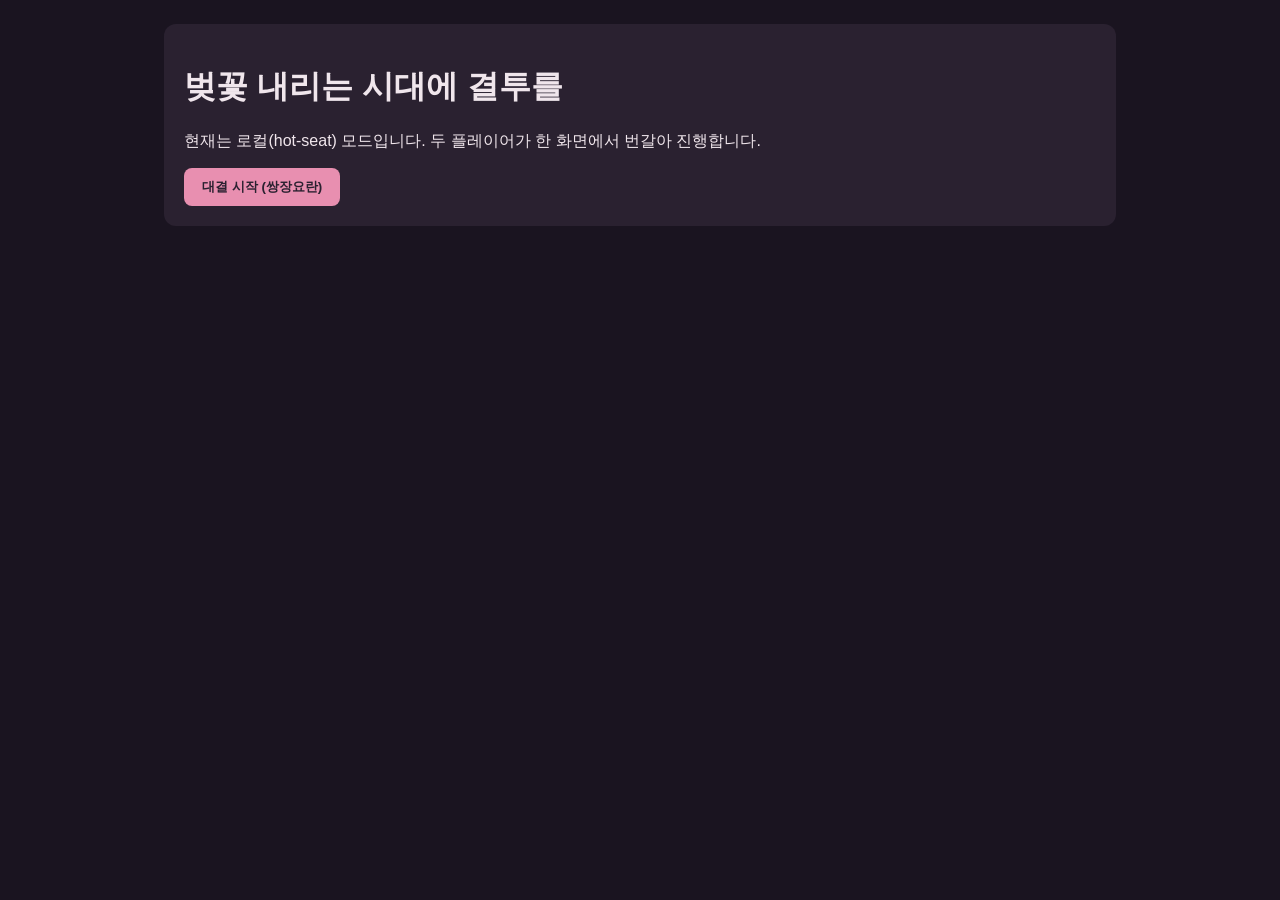
==== index.html @ f24876ff "index.html 수정" ====
<!DOCTYPE html>
<html lang="ko">
<head>
  <meta charset="UTF-8">
  <meta name="viewport" content="width=device-width, initial-scale=1.0">
  <title>벚꽃 내리는 시대에 결투를</title>
  <link rel="icon" href="data:image/svg+xml,<svg xmlns=%22http://www.w3.org/2000/svg%22 viewBox=%220 0 100 100%22><text y=%22.9em%22 font-size=%2290%22>🌸</text></svg>">
  <link rel="stylesheet" href="css/style.css">
</head>
<body>
  <div id="app"></div>

  <!-- ============================================
       이 파일(index.html)은 껍데기 역할만 합니다.
       실제 로직/데이터는 아래 js 파일들에 나눠져 있으니
       버그 수정이나 기능 추가 시 해당 파일만 열어서 고치면 됩니다.
       ============================================ -->

  <!-- 1. 데이터 (여신, 카드) -->
  <script src="js/data/goddesses.js"></script>

  <!-- 2. 게임 엔진 (상태, 규칙) -->
  <script src="js/engine/gameState.js"></script>
  <script src="js/engine/phases.js"></script>

  <!-- 3. UI (화면 렌더링) -->
  <script src="js/ui/render.js"></script>

  <!-- 4. 진입점 -->
  <script src="js/main.js"></script>
</body>
</html>
---- css/style.css ----
:root {
  --bg: #1a1420;
  --panel: #2a2130;
  --accent: #e88fb0;
  --text: #f0e6ec;
  --card-bg: #ffffff;
}

* { box-sizing: border-box; }

body {
  margin: 0;
  background: var(--bg);
  color: var(--text);
  font-family: "Pretendard", "Noto Sans KR", sans-serif;
}

#app {
  max-width: 1000px;
  margin: 0 auto;
  padding: 24px;
}

.screen {
  display: flex;
  flex-direction: column;
  gap: 16px;
}

.panel {
  background: var(--panel);
  border-radius: 12px;
  padding: 20px;
}

button {
  background: var(--accent);
  color: #2a2130;
  border: none;
  border-radius: 8px;
  padding: 10px 18px;
  font-weight: bold;
  cursor: pointer;
}

button:hover { opacity: 0.85; }

.goddess-grid {
  display: grid;
  grid-template-columns: repeat(auto-fill, minmax(110px, 1fr));
  gap: 10px;
}

.goddess-card {
  background: var(--card-bg);
  color: #1a1420;
  border-radius: 8px;
  padding: 8px;
  text-align: center;
  cursor: pointer;
  border: 3px solid transparent;
}

.goddess-card.selected {
  border-color: var(--accent);
}
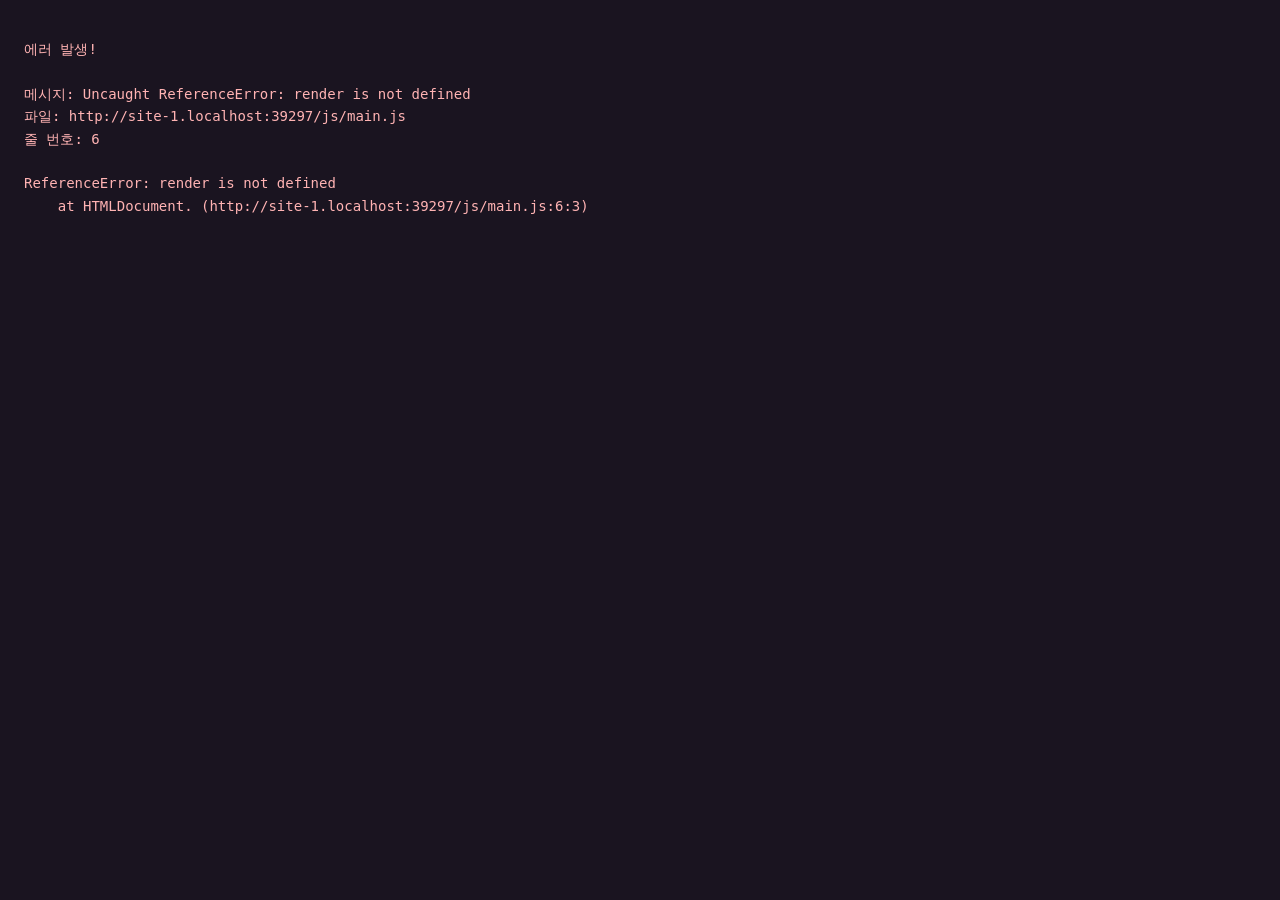
==== commit 85933282: "index.html 수정" ====
--- a/index.html
+++ b/index.html
@@ -7,6 +7,18 @@
   <link rel="icon" href="data:image/svg+xml,<svg xmlns=%22http://www.w3.org/2000/svg%22 viewBox=%220 0 100 100%22><text y=%22.9em%22 font-size=%2290%22>🌸</text></svg>">
   <link rel="stylesheet" href="css/style.css">
 </head>
+<script>
+  window.onerror = function (message, source, lineno, colno, error) {
+    document.body.innerHTML =
+      '<pre style="color:#ffb3b3;background:#1a1420;padding:24px;white-space:pre-wrap;font-size:14px;line-height:1.6;">' +
+      '에러 발생!\n\n' +
+      '메시지: ' + message + '\n' +
+      '파일: ' + source + '\n' +
+      '줄 번호: ' + lineno + '\n\n' +
+      (error && error.stack ? error.stack : '') +
+      '</pre>';
+  };
+</script>
 <body>
   <div id="app"></div>
 
--- a/css/style.css
+++ b/css/style.css
@@ -64,3 +64,60 @@
 .goddess-card.selected {
   border-color: var(--accent);
 }
+
+/* ============================================
+   홈 화면 (타이틀 이미지 배경 + 오른쪽 시작 버튼)
+   파일: assets/ui/title-logo.png
+   ============================================ */
+.home-screen {
+  position: fixed;
+  inset: 0;
+  background-image: url("assets/ui/title-logo.png");
+  background-size: cover;
+  background-position: center;
+  display: flex;
+  align-items: center;
+  justify-content: flex-end;
+  padding-right: 8%;
+}
+
+.home-action-panel {
+  display: flex;
+  flex-direction: column;
+  align-items: center;
+  gap: 14px;
+}
+
+.home-start-btn {
+  font-size: 20px;
+  padding: 16px 52px;
+  border-radius: 999px;
+  background: var(--accent);
+  color: #2a2130;
+  border: none;
+  font-weight: bold;
+  cursor: pointer;
+  box-shadow: 0 6px 24px rgba(0,0,0,0.25);
+  transition: transform 0.15s;
+}
+
+.home-start-btn:hover {
+  transform: scale(1.05);
+}
+
+.home-sub-text {
+  color: #6a5560;
+  font-size: 13px;
+  max-width: 220px;
+  text-align: center;
+  margin: 0;
+}
+
+@media (max-width: 700px) {
+  .home-screen {
+    justify-content: center;
+    padding-right: 0;
+    padding-bottom: 10%;
+    align-items: flex-end;
+  }
+}
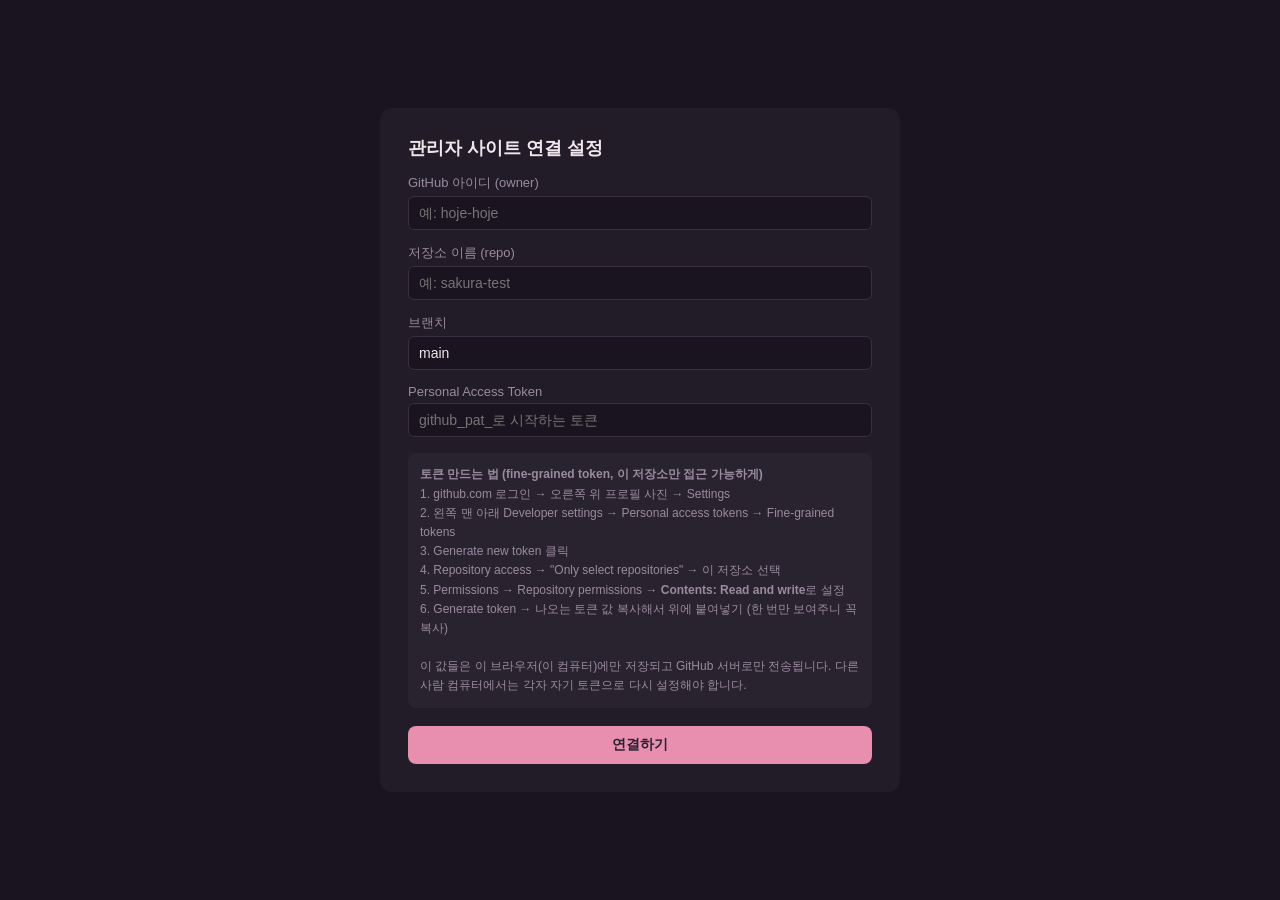
==== commit 5c527de7: "Refactor index.html for improved structure and styling" ====
--- a/index.html
+++ b/index.html
@@ -1,44 +1,515 @@
 <!DOCTYPE html>
 <html lang="ko">
 <head>
-  <meta charset="UTF-8">
-  <meta name="viewport" content="width=device-width, initial-scale=1.0">
-  <title>벚꽃 내리는 시대에 결투를</title>
-  <link rel="icon" href="data:image/svg+xml,<svg xmlns=%22http://www.w3.org/2000/svg%22 viewBox=%220 0 100 100%22><text y=%22.9em%22 font-size=%2290%22>🌸</text></svg>">
-  <link rel="stylesheet" href="css/style.css">
+<meta charset="UTF-8">
+<meta name="viewport" content="width=device-width, initial-scale=1.0">
+<title>관리자 - 벚꽃 내리는 시대에 결투를</title>
+<style>
+  :root {
+    --bg: #1a1420;
+    --panel: #221b28;
+    --border: #3a2e42;
+    --accent: #e88fb0;
+    --text: #f0e6ec;
+    --muted: #9a8ba0;
+    --green: #7dd88f;
+    --red: #e88f8f;
+  }
+  * { box-sizing: border-box; }
+  body {
+    margin: 0;
+    background: var(--bg);
+    color: var(--text);
+    font-family: "Pretendard", "Noto Sans KR", sans-serif;
+    height: 100vh;
+    overflow: hidden;
+  }
+  a { color: var(--accent); }
+
+  /* ---------- 설정 화면 ---------- */
+  #setup-screen {
+    height: 100%;
+    display: flex;
+    align-items: center;
+    justify-content: center;
+    padding: 20px;
+  }
+  #setup-screen.hidden { display: none; }
+  .setup-box {
+    background: var(--panel);
+    border-radius: 12px;
+    padding: 28px;
+    max-width: 520px;
+    width: 100%;
+  }
+  .setup-box h1 { margin-top: 0; font-size: 18px; }
+  .setup-box label { display: block; font-size: 13px; color: var(--muted); margin: 14px 0 4px; }
+  .setup-box input {
+    width: 100%;
+    padding: 8px 10px;
+    background: var(--bg);
+    border: 1px solid var(--border);
+    border-radius: 6px;
+    color: var(--text);
+    font-size: 14px;
+  }
+  .setup-box .help {
+    font-size: 12px;
+    color: var(--muted);
+    margin-top: 16px;
+    line-height: 1.6;
+    background: rgba(255,255,255,0.03);
+    padding: 12px;
+    border-radius: 8px;
+  }
+  .setup-box button {
+    margin-top: 18px;
+    width: 100%;
+    background: var(--accent);
+    color: #2a2130;
+    border: none;
+    border-radius: 8px;
+    padding: 10px;
+    font-weight: bold;
+    font-size: 14px;
+    cursor: pointer;
+  }
+
+  /* ---------- 메인 화면 ---------- */
+  #main-screen { display: none; height: 100%; }
+  #main-screen.active { display: flex; }
+
+  #sidebar {
+    width: 260px;
+    flex-shrink: 0;
+    background: var(--panel);
+    border-right: 1px solid var(--border);
+    overflow-y: auto;
+    padding: 16px 0;
+  }
+  #sidebar h1 {
+    font-size: 14px;
+    padding: 0 16px 12px;
+    margin: 0;
+    border-bottom: 1px solid var(--border);
+    margin-bottom: 8px;
+    display: flex;
+    justify-content: space-between;
+    align-items: center;
+  }
+  #sidebar h1 .settings-link { font-size: 11px; color: var(--muted); cursor: pointer; text-decoration: underline; }
+  .group-title {
+    font-size: 12px;
+    color: var(--muted);
+    padding: 12px 16px 4px;
+    text-transform: uppercase;
+    letter-spacing: 0.05em;
+  }
+  .file-item {
+    padding: 8px 16px;
+    cursor: pointer;
+    font-size: 14px;
+    border-left: 3px solid transparent;
+  }
+  .file-item:hover { background: rgba(232,143,176,0.08); }
+  .file-item.active {
+    border-left-color: var(--accent);
+    background: rgba(232,143,176,0.15);
+    color: var(--accent);
+  }
+  .file-item.dirty::after { content: " ●"; color: var(--accent); }
+
+  #main {
+    flex: 1;
+    display: flex;
+    flex-direction: column;
+    overflow: hidden;
+  }
+  #main-header {
+    padding: 10px 20px;
+    border-bottom: 1px solid var(--border);
+    display: flex;
+    align-items: center;
+    gap: 12px;
+    flex-shrink: 0;
+  }
+  #main-header .path { font-size: 14px; color: var(--muted); flex-shrink: 0; }
+  #commit-msg {
+    flex: 1;
+    padding: 6px 10px;
+    background: var(--bg);
+    border: 1px solid var(--border);
+    border-radius: 6px;
+    color: var(--text);
+    font-size: 13px;
+  }
+  #save-btn {
+    background: var(--accent);
+    color: #2a2130;
+    border: none;
+    border-radius: 6px;
+    padding: 8px 16px;
+    font-weight: bold;
+    font-size: 13px;
+    cursor: pointer;
+    white-space: nowrap;
+  }
+  #save-btn:disabled { opacity: 0.4; cursor: not-allowed; }
+  #status {
+    font-size: 12px;
+    padding: 6px 20px;
+    flex-shrink: 0;
+  }
+  #status.saving { color: var(--muted); }
+  #status.success { color: var(--green); }
+  #status.error { color: var(--red); }
+
+  #code-container {
+    flex: 1;
+    min-height: 0;
+    display: flex;
+    flex-direction: column;
+  }
+
+  #editor-wrap {
+    flex: 1;
+    min-height: 0;
+    display: flex;
+    overflow: hidden;
+  }
+
+  #line-numbers {
+    flex-shrink: 0;
+    width: 48px;
+    padding: 20px 8px 20px 0;
+    box-sizing: border-box;
+    background: var(--bg);
+    color: var(--muted);
+    font-family: "Consolas", "Monaco", monospace;
+    font-size: 13px;
+    line-height: 1.6;
+    text-align: right;
+    overflow: hidden;
+    user-select: none;
+    border-right: 1px solid var(--border);
+  }
+
+  #editor {
+    flex: 1;
+    width: 100%;
+    height: 100%;
+    min-height: 0;
+    background: var(--bg);
+    color: var(--text);
+    border: none;
+    outline: none;
+    resize: none;
+    font-family: "Consolas", "Monaco", monospace;
+    font-size: 13px;
+    line-height: 1.6;
+    padding: 20px;
+    box-sizing: border-box;
+  }
+  #empty-state {
+    display: flex;
+    align-items: center;
+    justify-content: center;
+    height: 100%;
+    color: var(--muted);
+  }
+</style>
 </head>
+<body>
+
+<!-- ============ 설정 화면 ============ -->
+<div id="setup-screen">
+  <div class="setup-box">
+    <h1>관리자 사이트 연결 설정</h1>
+    <label>GitHub 아이디 (owner)</label>
+    <input type="text" id="input-owner" placeholder="예: hoje-hoje">
+    <label>저장소 이름 (repo)</label>
+    <input type="text" id="input-repo" placeholder="예: sakura-test">
+    <label>브랜치</label>
+    <input type="text" id="input-branch" placeholder="main" value="main">
+    <label>Personal Access Token</label>
+    <input type="password" id="input-token" placeholder="github_pat_로 시작하는 토큰">
+    <div class="help">
+      <b>토큰 만드는 법 (fine-grained token, 이 저장소만 접근 가능하게)</b><br>
+      1. github.com 로그인 → 오른쪽 위 프로필 사진 → Settings<br>
+      2. 왼쪽 맨 아래 Developer settings → Personal access tokens → Fine-grained tokens<br>
+      3. Generate new token 클릭<br>
+      4. Repository access → "Only select repositories" → 이 저장소 선택<br>
+      5. Permissions → Repository permissions → <b>Contents: Read and write</b>로 설정<br>
+      6. Generate token → 나오는 토큰 값 복사해서 위에 붙여넣기 (한 번만 보여주니 꼭 복사)<br><br>
+      이 값들은 이 브라우저(이 컴퓨터)에만 저장되고 GitHub 서버로만 전송됩니다.
+      다른 사람 컴퓨터에서는 각자 자기 토큰으로 다시 설정해야 합니다.
+    </div>
+    <button id="connect-btn">연결하기</button>
+  </div>
+</div>
+
+<!-- ============ 메인 화면 ============ -->
+<div id="main-screen">
+  <div id="sidebar">
+    <h1><span>파일 목록</span><span class="settings-link" id="settings-link">설정 변경</span></h1>
+    <div id="file-list"></div>
+  </div>
+  <div id="main">
+    <div id="main-header" style="display:none;">
+      <span class="path" id="current-path"></span>
+      <input type="text" id="commit-msg" placeholder="커밋 메시지 (예: 여신 데이터 수정)">
+      <button id="save-btn">GitHub에 저장</button>
+    </div>
+    <div id="status"></div>
+    <div id="code-container">
+      <div id="empty-state">왼쪽에서 파일을 선택하세요</div>
+    </div>
+  </div>
+</div>
+
 <script>
-  window.onerror = function (message, source, lineno, colno, error) {
-    document.body.innerHTML =
-      '<pre style="color:#ffb3b3;background:#1a1420;padding:24px;white-space:pre-wrap;font-size:14px;line-height:1.6;">' +
-      '에러 발생!\n\n' +
-      '메시지: ' + message + '\n' +
-      '파일: ' + source + '\n' +
-      '줄 번호: ' + lineno + '\n\n' +
-      (error && error.stack ? error.stack : '') +
-      '</pre>';
+  // ============================================
+  // 설정 (localStorage에 저장)
+  // ============================================
+  let CONFIG = JSON.parse(localStorage.getItem("sakura_admin_config") || "{}");
+  let filesManifest = [];
+  let currentFile = null; // { path, label, group, sha, content }
+  let isDirty = false;
+
+  function saveConfig() {
+    localStorage.setItem("sakura_admin_config", JSON.stringify(CONFIG));
+  }
+
+  function showSetup() {
+    document.getElementById("setup-screen").classList.remove("hidden");
+    document.getElementById("main-screen").classList.remove("active");
+    document.getElementById("input-owner").value = CONFIG.owner || "";
+    document.getElementById("input-repo").value = CONFIG.repo || "";
+    document.getElementById("input-branch").value = CONFIG.branch || "main";
+    document.getElementById("input-token").value = CONFIG.token || "";
+  }
+
+  function showMain() {
+    document.getElementById("setup-screen").classList.add("hidden");
+    document.getElementById("main-screen").classList.add("active");
+    loadManifest();
+  }
+
+  document.getElementById("connect-btn").onclick = () => {
+    CONFIG = {
+      owner: document.getElementById("input-owner").value.trim(),
+      repo: document.getElementById("input-repo").value.trim(),
+      branch: document.getElementById("input-branch").value.trim() || "main",
+      token: document.getElementById("input-token").value.trim(),
+    };
+    if (!CONFIG.owner || !CONFIG.repo || !CONFIG.token) {
+      alert("아이디, 저장소 이름, 토큰을 모두 입력하세요.");
+      return;
+    }
+    saveConfig();
+    showMain();
   };
+
+  document.getElementById("settings-link").onclick = showSetup;
+
+  // ============================================
+  // GitHub API 유틸
+  // ============================================
+  function apiUrl(path) {
+    return `https://api.github.com/repos/${CONFIG.owner}/${CONFIG.repo}/contents/${path}?ref=${CONFIG.branch}`;
+  }
+
+  function b64EncodeUnicode(str) {
+    return btoa(
+      encodeURIComponent(str).replace(/%([0-9A-F]{2})/g, (match, p1) =>
+        String.fromCharCode("0x" + p1)
+      )
+    );
+  }
+  function b64DecodeUnicode(str) {
+    return decodeURIComponent(
+      atob(str)
+        .split("")
+        .map((c) => "%" + ("00" + c.charCodeAt(0).toString(16)).slice(-2))
+        .join("")
+    );
+  }
+
+  async function fetchFile(path) {
+    const res = await fetch(apiUrl(path), {
+      headers: { Authorization: `token ${CONFIG.token}` },
+    });
+    if (!res.ok) {
+      const body = await res.text();
+      throw new Error(`불러오기 실패 (${res.status}): ${body}`);
+    }
+    const data = await res.json();
+    return { content: b64DecodeUnicode(data.content), sha: data.sha };
+  }
+
+  async function saveFile(path, content, sha, message) {
+    const res = await fetch(apiUrl(path).split("?")[0], {
+      method: "PUT",
+      headers: {
+        Authorization: `token ${CONFIG.token}`,
+        "Content-Type": "application/json",
+      },
+      body: JSON.stringify({
+        message: message || `관리자 사이트에서 수정: ${path}`,
+        content: b64EncodeUnicode(content),
+        sha,
+        branch: CONFIG.branch,
+      }),
+    });
+    if (!res.ok) {
+      const body = await res.text();
+      throw new Error(`저장 실패 (${res.status}): ${body}`);
+    }
+    return await res.json();
+  }
+
+  // ============================================
+  // 매니페스트 & 파일 목록
+  // ============================================
+  async function loadManifest() {
+    try {
+      // viewer 폴더의 files.json을 그대로 재사용 (경로: 저장소 루트 기준 상대경로)
+      const res = await fetch("../viewer/files.json");
+      const raw = await res.json();
+      filesManifest = raw.map((f) => ({
+        path: f.path.replace(/^\.\.\//, ""), // "../js/main.js" -> "js/main.js"
+        label: f.label,
+        group: f.group,
+      }));
+      renderSidebar();
+    } catch (e) {
+      document.getElementById("file-list").innerHTML =
+        '<div style="padding:16px;color:var(--red);font-size:13px;">파일 목록(../viewer/files.json)을 불러오지 못했습니다.</div>';
+    }
+  }
+
+  function renderSidebar() {
+    const listEl = document.getElementById("file-list");
+    listEl.innerHTML = "";
+    const groups = {};
+    filesManifest.forEach((f) => {
+      if (!groups[f.group]) groups[f.group] = [];
+      groups[f.group].push(f);
+    });
+    Object.keys(groups).forEach((groupName) => {
+      const title = document.createElement("div");
+      title.className = "group-title";
+      title.textContent = groupName;
+      listEl.appendChild(title);
+      groups[groupName].forEach((f) => {
+        const item = document.createElement("div");
+        item.className = "file-item";
+        item.textContent = f.label;
+        item.dataset.path = f.path;
+        item.onclick = () => openFile(f);
+        listEl.appendChild(item);
+      });
+    });
+  }
+
+  // ============================================
+  // 파일 열기 / 편집 / 저장
+  // ============================================
+  async function openFile(fileInfo) {
+    if (isDirty && !confirm("저장하지 않은 변경사항이 있습니다. 그냥 이동할까요?")) return;
+
+    document.querySelectorAll(".file-item").forEach((el) => {
+      el.classList.toggle("active", el.dataset.path === fileInfo.path);
+    });
+    document.getElementById("main-header").style.display = "flex";
+    document.getElementById("current-path").textContent = fileInfo.path;
+    document.getElementById("commit-msg").value = `${fileInfo.label} 수정`;
+    setStatus("", "");
+
+    const container = document.getElementById("code-container");
+    container.innerHTML = '<div id="empty-state">불러오는 중...</div>';
+
+    try {
+      const { content, sha } = await fetchFile(fileInfo.path);
+      currentFile = { ...fileInfo, sha, content };
+      isDirty = false;
+
+      container.innerHTML = "";
+
+      const wrap = document.createElement("div");
+      wrap.id = "editor-wrap";
+
+      const lineNumbers = document.createElement("div");
+      lineNumbers.id = "line-numbers";
+
+      const textarea = document.createElement("textarea");
+      textarea.id = "editor";
+      textarea.value = content;
+      textarea.spellcheck = false;
+
+      function updateLineNumbers() {
+        const lineCount = textarea.value.split("\n").length;
+        let nums = "";
+        for (let i = 1; i <= lineCount; i++) nums += i + "\n";
+        lineNumbers.textContent = nums;
+      }
+
+      textarea.oninput = () => {
+        isDirty = true;
+        document.querySelector(`.file-item[data-path="${fileInfo.path}"]`).classList.add("dirty");
+        updateLineNumbers();
+      };
+      // 텍스트 스크롤할 때 줄 번호도 같이 스크롤되게
+      textarea.onscroll = () => {
+        lineNumbers.scrollTop = textarea.scrollTop;
+      };
+
+      wrap.appendChild(lineNumbers);
+      wrap.appendChild(textarea);
+      container.appendChild(wrap);
+      updateLineNumbers();
+
+      document.getElementById("save-btn").disabled = false;
+    } catch (e) {
+      container.innerHTML = `<div id="empty-state" style="color:var(--red)">${e.message}</div>`;
+    }
+  }
+
+  document.getElementById("save-btn").onclick = async () => {
+    if (!currentFile) return;
+    const newContent = document.getElementById("editor").value;
+    const message = document.getElementById("commit-msg").value || `${currentFile.label} 수정`;
+    setStatus("저장 중...", "saving");
+    document.getElementById("save-btn").disabled = true;
+
+    try {
+      const result = await saveFile(currentFile.path, newContent, currentFile.sha, message);
+      currentFile.sha = result.content.sha;
+      currentFile.content = newContent;
+      isDirty = false;
+      document.querySelector(`.file-item[data-path="${currentFile.path}"]`).classList.remove("dirty");
+      setStatus("저장 완료! 사이트 반영까지 1분 정도 걸릴 수 있습니다.", "success");
+    } catch (e) {
+      setStatus(e.message, "error");
+    } finally {
+      document.getElementById("save-btn").disabled = false;
+    }
+  };
+
+  function setStatus(msg, type) {
+    const el = document.getElementById("status");
+    el.textContent = msg;
+    el.className = type;
+  }
+
+  // ============================================
+  // 시작
+  // ============================================
+  if (CONFIG.owner && CONFIG.repo && CONFIG.token) {
+    showMain();
+  } else {
+    showSetup();
+  }
 </script>
-<body>
-  <div id="app"></div>
-
-  <!-- ============================================
-       이 파일(index.html)은 껍데기 역할만 합니다.
-       실제 로직/데이터는 아래 js 파일들에 나눠져 있으니
-       버그 수정이나 기능 추가 시 해당 파일만 열어서 고치면 됩니다.
-       ============================================ -->
-
-  <!-- 1. 데이터 (여신, 카드) -->
-  <script src="js/data/goddesses.js"></script>
-
-  <!-- 2. 게임 엔진 (상태, 규칙) -->
-  <script src="js/engine/gameState.js"></script>
-  <script src="js/engine/phases.js"></script>
-
-  <!-- 3. UI (화면 렌더링) -->
-  <script src="js/ui/render.js"></script>
-
-  <!-- 4. 진입점 -->
-  <script src="js/main.js"></script>
 </body>
 </html>
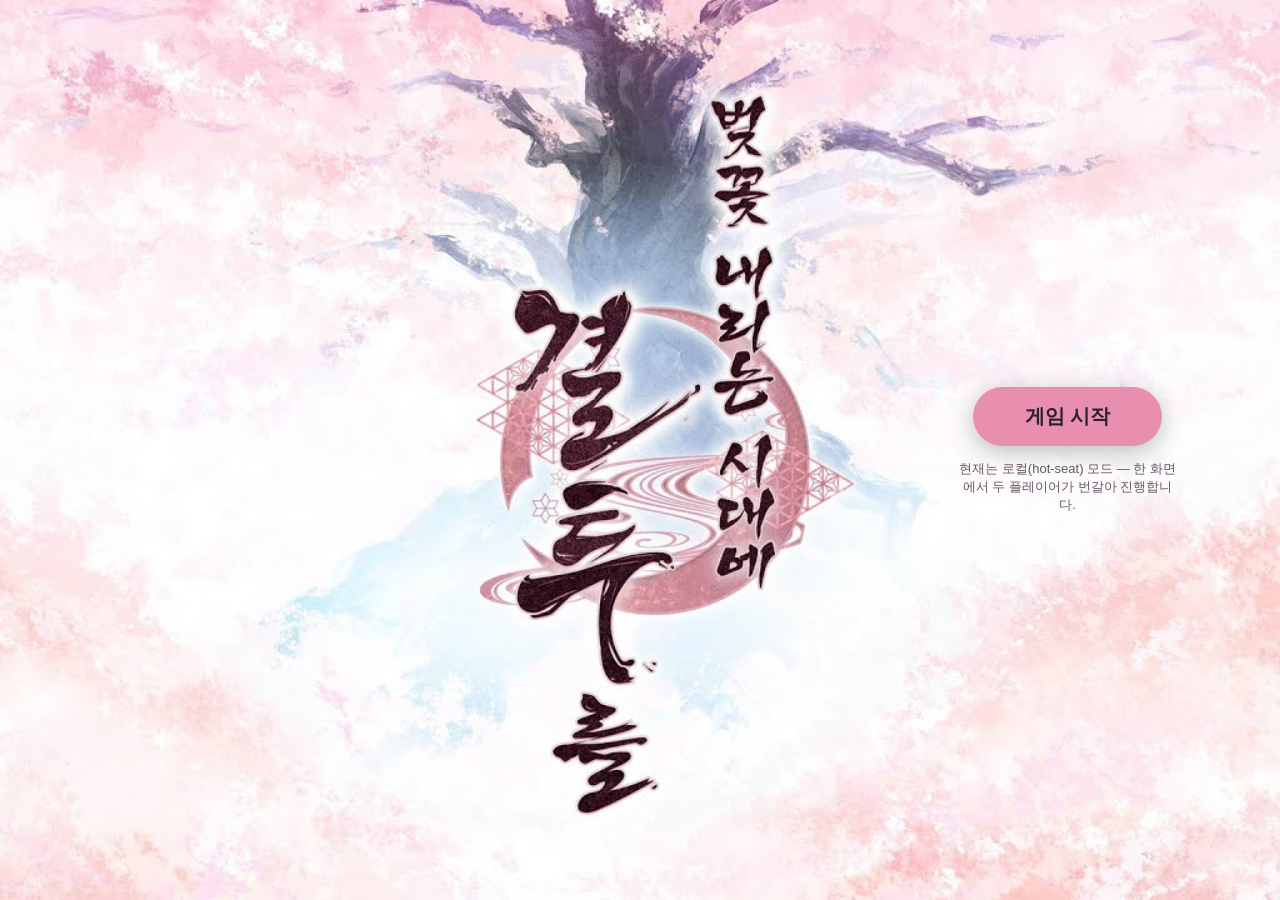
==== commit f426ba53: "Add files via upload" ====
--- a/index.html
+++ b/index.html
@@ -1,515 +1,39 @@
 <!DOCTYPE html>
 <html lang="ko">
 <head>
-<meta charset="UTF-8">
-<meta name="viewport" content="width=device-width, initial-scale=1.0">
-<title>관리자 - 벚꽃 내리는 시대에 결투를</title>
-<style>
-  :root {
-    --bg: #1a1420;
-    --panel: #221b28;
-    --border: #3a2e42;
-    --accent: #e88fb0;
-    --text: #f0e6ec;
-    --muted: #9a8ba0;
-    --green: #7dd88f;
-    --red: #e88f8f;
-  }
-  * { box-sizing: border-box; }
-  body {
-    margin: 0;
-    background: var(--bg);
-    color: var(--text);
-    font-family: "Pretendard", "Noto Sans KR", sans-serif;
-    height: 100vh;
-    overflow: hidden;
-  }
-  a { color: var(--accent); }
-
-  /* ---------- 설정 화면 ---------- */
-  #setup-screen {
-    height: 100%;
-    display: flex;
-    align-items: center;
-    justify-content: center;
-    padding: 20px;
-  }
-  #setup-screen.hidden { display: none; }
-  .setup-box {
-    background: var(--panel);
-    border-radius: 12px;
-    padding: 28px;
-    max-width: 520px;
-    width: 100%;
-  }
-  .setup-box h1 { margin-top: 0; font-size: 18px; }
-  .setup-box label { display: block; font-size: 13px; color: var(--muted); margin: 14px 0 4px; }
-  .setup-box input {
-    width: 100%;
-    padding: 8px 10px;
-    background: var(--bg);
-    border: 1px solid var(--border);
-    border-radius: 6px;
-    color: var(--text);
-    font-size: 14px;
-  }
-  .setup-box .help {
-    font-size: 12px;
-    color: var(--muted);
-    margin-top: 16px;
-    line-height: 1.6;
-    background: rgba(255,255,255,0.03);
-    padding: 12px;
-    border-radius: 8px;
-  }
-  .setup-box button {
-    margin-top: 18px;
-    width: 100%;
-    background: var(--accent);
-    color: #2a2130;
-    border: none;
-    border-radius: 8px;
-    padding: 10px;
-    font-weight: bold;
-    font-size: 14px;
-    cursor: pointer;
-  }
-
-  /* ---------- 메인 화면 ---------- */
-  #main-screen { display: none; height: 100%; }
-  #main-screen.active { display: flex; }
-
-  #sidebar {
-    width: 260px;
-    flex-shrink: 0;
-    background: var(--panel);
-    border-right: 1px solid var(--border);
-    overflow-y: auto;
-    padding: 16px 0;
-  }
-  #sidebar h1 {
-    font-size: 14px;
-    padding: 0 16px 12px;
-    margin: 0;
-    border-bottom: 1px solid var(--border);
-    margin-bottom: 8px;
-    display: flex;
-    justify-content: space-between;
-    align-items: center;
-  }
-  #sidebar h1 .settings-link { font-size: 11px; color: var(--muted); cursor: pointer; text-decoration: underline; }
-  .group-title {
-    font-size: 12px;
-    color: var(--muted);
-    padding: 12px 16px 4px;
-    text-transform: uppercase;
-    letter-spacing: 0.05em;
-  }
-  .file-item {
-    padding: 8px 16px;
-    cursor: pointer;
-    font-size: 14px;
-    border-left: 3px solid transparent;
-  }
-  .file-item:hover { background: rgba(232,143,176,0.08); }
-  .file-item.active {
-    border-left-color: var(--accent);
-    background: rgba(232,143,176,0.15);
-    color: var(--accent);
-  }
-  .file-item.dirty::after { content: " ●"; color: var(--accent); }
-
-  #main {
-    flex: 1;
-    display: flex;
-    flex-direction: column;
-    overflow: hidden;
-  }
-  #main-header {
-    padding: 10px 20px;
-    border-bottom: 1px solid var(--border);
-    display: flex;
-    align-items: center;
-    gap: 12px;
-    flex-shrink: 0;
-  }
-  #main-header .path { font-size: 14px; color: var(--muted); flex-shrink: 0; }
-  #commit-msg {
-    flex: 1;
-    padding: 6px 10px;
-    background: var(--bg);
-    border: 1px solid var(--border);
-    border-radius: 6px;
-    color: var(--text);
-    font-size: 13px;
-  }
-  #save-btn {
-    background: var(--accent);
-    color: #2a2130;
-    border: none;
-    border-radius: 6px;
-    padding: 8px 16px;
-    font-weight: bold;
-    font-size: 13px;
-    cursor: pointer;
-    white-space: nowrap;
-  }
-  #save-btn:disabled { opacity: 0.4; cursor: not-allowed; }
-  #status {
-    font-size: 12px;
-    padding: 6px 20px;
-    flex-shrink: 0;
-  }
-  #status.saving { color: var(--muted); }
-  #status.success { color: var(--green); }
-  #status.error { color: var(--red); }
-
-  #code-container {
-    flex: 1;
-    min-height: 0;
-    display: flex;
-    flex-direction: column;
-  }
-
-  #editor-wrap {
-    flex: 1;
-    min-height: 0;
-    display: flex;
-    overflow: hidden;
-  }
-
-  #line-numbers {
-    flex-shrink: 0;
-    width: 48px;
-    padding: 20px 8px 20px 0;
-    box-sizing: border-box;
-    background: var(--bg);
-    color: var(--muted);
-    font-family: "Consolas", "Monaco", monospace;
-    font-size: 13px;
-    line-height: 1.6;
-    text-align: right;
-    overflow: hidden;
-    user-select: none;
-    border-right: 1px solid var(--border);
-  }
-
-  #editor {
-    flex: 1;
-    width: 100%;
-    height: 100%;
-    min-height: 0;
-    background: var(--bg);
-    color: var(--text);
-    border: none;
-    outline: none;
-    resize: none;
-    font-family: "Consolas", "Monaco", monospace;
-    font-size: 13px;
-    line-height: 1.6;
-    padding: 20px;
-    box-sizing: border-box;
-  }
-  #empty-state {
-    display: flex;
-    align-items: center;
-    justify-content: center;
-    height: 100%;
-    color: var(--muted);
-  }
-</style>
+  <meta charset="UTF-8">
+  <meta name="viewport" content="width=device-width, initial-scale=1.0">
+  <title>벚꽃 내리는 시대에 결투를</title>
+  <link rel="icon" href="data:image/svg+xml,<svg xmlns=%22http://www.w3.org/2000/svg%22 viewBox=%220 0 100 100%22><text y=%22.9em%22 font-size=%2290%22>🌸</text></svg>">
+  <link rel="stylesheet" href="css/style.css">
 </head>
+<script>
+  window.onerror = function (message, source, lineno, colno, error) {
+    document.body.innerHTML =
+      '<pre style="color:#ffb3b3;background:#1a1420;padding:24px;white-space:pre-wrap;font-size:14px;line-height:1.6;">' +
+      '에러 발생!\n\n' +
+      '메시지: ' + message + '\n' +
+      '파일: ' + source + '\n' +
+      '줄 번호: ' + lineno + '\n\n' +
+      (error && error.stack ? error.stack : '') +
+      '</pre>';
+  };
+</script>
 <body>
-
-<!-- ============ 설정 화면 ============ -->
-<div id="setup-screen">
-  <div class="setup-box">
-    <h1>관리자 사이트 연결 설정</h1>
-    <label>GitHub 아이디 (owner)</label>
-    <input type="text" id="input-owner" placeholder="예: hoje-hoje">
-    <label>저장소 이름 (repo)</label>
-    <input type="text" id="input-repo" placeholder="예: sakura-test">
-    <label>브랜치</label>
-    <input type="text" id="input-branch" placeholder="main" value="main">
-    <label>Personal Access Token</label>
-    <input type="password" id="input-token" placeholder="github_pat_로 시작하는 토큰">
-    <div class="help">
-      <b>토큰 만드는 법 (fine-grained token, 이 저장소만 접근 가능하게)</b><br>
-      1. github.com 로그인 → 오른쪽 위 프로필 사진 → Settings<br>
-      2. 왼쪽 맨 아래 Developer settings → Personal access tokens → Fine-grained tokens<br>
-      3. Generate new token 클릭<br>
-      4. Repository access → "Only select repositories" → 이 저장소 선택<br>
-      5. Permissions → Repository permissions → <b>Contents: Read and write</b>로 설정<br>
-      6. Generate token → 나오는 토큰 값 복사해서 위에 붙여넣기 (한 번만 보여주니 꼭 복사)<br><br>
-      이 값들은 이 브라우저(이 컴퓨터)에만 저장되고 GitHub 서버로만 전송됩니다.
-      다른 사람 컴퓨터에서는 각자 자기 토큰으로 다시 설정해야 합니다.
-    </div>
-    <button id="connect-btn">연결하기</button>
-  </div>
-</div>
-
-<!-- ============ 메인 화면 ============ -->
-<div id="main-screen">
-  <div id="sidebar">
-    <h1><span>파일 목록</span><span class="settings-link" id="settings-link">설정 변경</span></h1>
-    <div id="file-list"></div>
-  </div>
-  <div id="main">
-    <div id="main-header" style="display:none;">
-      <span class="path" id="current-path"></span>
-      <input type="text" id="commit-msg" placeholder="커밋 메시지 (예: 여신 데이터 수정)">
-      <button id="save-btn">GitHub에 저장</button>
-    </div>
-    <div id="status"></div>
-    <div id="code-container">
-      <div id="empty-state">왼쪽에서 파일을 선택하세요</div>
-    </div>
-  </div>
-</div>
-
-<script>
-  // ============================================
-  // 설정 (localStorage에 저장)
-  // ============================================
-  let CONFIG = JSON.parse(localStorage.getItem("sakura_admin_config") || "{}");
-  let filesManifest = [];
-  let currentFile = null; // { path, label, group, sha, content }
-  let isDirty = false;
-
-  function saveConfig() {
-    localStorage.setItem("sakura_admin_config", JSON.stringify(CONFIG));
-  }
-
-  function showSetup() {
-    document.getElementById("setup-screen").classList.remove("hidden");
-    document.getElementById("main-screen").classList.remove("active");
-    document.getElementById("input-owner").value = CONFIG.owner || "";
-    document.getElementById("input-repo").value = CONFIG.repo || "";
-    document.getElementById("input-branch").value = CONFIG.branch || "main";
-    document.getElementById("input-token").value = CONFIG.token || "";
-  }
-
-  function showMain() {
-    document.getElementById("setup-screen").classList.add("hidden");
-    document.getElementById("main-screen").classList.add("active");
-    loadManifest();
-  }
-
-  document.getElementById("connect-btn").onclick = () => {
-    CONFIG = {
-      owner: document.getElementById("input-owner").value.trim(),
-      repo: document.getElementById("input-repo").value.trim(),
-      branch: document.getElementById("input-branch").value.trim() || "main",
-      token: document.getElementById("input-token").value.trim(),
-    };
-    if (!CONFIG.owner || !CONFIG.repo || !CONFIG.token) {
-      alert("아이디, 저장소 이름, 토큰을 모두 입력하세요.");
-      return;
-    }
-    saveConfig();
-    showMain();
-  };
-
-  document.getElementById("settings-link").onclick = showSetup;
-
-  // ============================================
-  // GitHub API 유틸
-  // ============================================
-  function apiUrl(path) {
-    return `https://api.github.com/repos/${CONFIG.owner}/${CONFIG.repo}/contents/${path}?ref=${CONFIG.branch}`;
-  }
-
-  function b64EncodeUnicode(str) {
-    return btoa(
-      encodeURIComponent(str).replace(/%([0-9A-F]{2})/g, (match, p1) =>
-        String.fromCharCode("0x" + p1)
-      )
-    );
-  }
-  function b64DecodeUnicode(str) {
-    return decodeURIComponent(
-      atob(str)
-        .split("")
-        .map((c) => "%" + ("00" + c.charCodeAt(0).toString(16)).slice(-2))
-        .join("")
-    );
-  }
-
-  async function fetchFile(path) {
-    const res = await fetch(apiUrl(path), {
-      headers: { Authorization: `token ${CONFIG.token}` },
-    });
-    if (!res.ok) {
-      const body = await res.text();
-      throw new Error(`불러오기 실패 (${res.status}): ${body}`);
-    }
-    const data = await res.json();
-    return { content: b64DecodeUnicode(data.content), sha: data.sha };
-  }
-
-  async function saveFile(path, content, sha, message) {
-    const res = await fetch(apiUrl(path).split("?")[0], {
-      method: "PUT",
-      headers: {
-        Authorization: `token ${CONFIG.token}`,
-        "Content-Type": "application/json",
-      },
-      body: JSON.stringify({
-        message: message || `관리자 사이트에서 수정: ${path}`,
-        content: b64EncodeUnicode(content),
-        sha,
-        branch: CONFIG.branch,
-      }),
-    });
-    if (!res.ok) {
-      const body = await res.text();
-      throw new Error(`저장 실패 (${res.status}): ${body}`);
-    }
-    return await res.json();
-  }
-
-  // ============================================
-  // 매니페스트 & 파일 목록
-  // ============================================
-  async function loadManifest() {
-    try {
-      // viewer 폴더의 files.json을 그대로 재사용 (경로: 저장소 루트 기준 상대경로)
-      const res = await fetch("../viewer/files.json");
-      const raw = await res.json();
-      filesManifest = raw.map((f) => ({
-        path: f.path.replace(/^\.\.\//, ""), // "../js/main.js" -> "js/main.js"
-        label: f.label,
-        group: f.group,
-      }));
-      renderSidebar();
-    } catch (e) {
-      document.getElementById("file-list").innerHTML =
-        '<div style="padding:16px;color:var(--red);font-size:13px;">파일 목록(../viewer/files.json)을 불러오지 못했습니다.</div>';
-    }
-  }
-
-  function renderSidebar() {
-    const listEl = document.getElementById("file-list");
-    listEl.innerHTML = "";
-    const groups = {};
-    filesManifest.forEach((f) => {
-      if (!groups[f.group]) groups[f.group] = [];
-      groups[f.group].push(f);
-    });
-    Object.keys(groups).forEach((groupName) => {
-      const title = document.createElement("div");
-      title.className = "group-title";
-      title.textContent = groupName;
-      listEl.appendChild(title);
-      groups[groupName].forEach((f) => {
-        const item = document.createElement("div");
-        item.className = "file-item";
-        item.textContent = f.label;
-        item.dataset.path = f.path;
-        item.onclick = () => openFile(f);
-        listEl.appendChild(item);
-      });
-    });
-  }
-
-  // ============================================
-  // 파일 열기 / 편집 / 저장
-  // ============================================
-  async function openFile(fileInfo) {
-    if (isDirty && !confirm("저장하지 않은 변경사항이 있습니다. 그냥 이동할까요?")) return;
-
-    document.querySelectorAll(".file-item").forEach((el) => {
-      el.classList.toggle("active", el.dataset.path === fileInfo.path);
-    });
-    document.getElementById("main-header").style.display = "flex";
-    document.getElementById("current-path").textContent = fileInfo.path;
-    document.getElementById("commit-msg").value = `${fileInfo.label} 수정`;
-    setStatus("", "");
-
-    const container = document.getElementById("code-container");
-    container.innerHTML = '<div id="empty-state">불러오는 중...</div>';
-
-    try {
-      const { content, sha } = await fetchFile(fileInfo.path);
-      currentFile = { ...fileInfo, sha, content };
-      isDirty = false;
-
-      container.innerHTML = "";
-
-      const wrap = document.createElement("div");
-      wrap.id = "editor-wrap";
-
-      const lineNumbers = document.createElement("div");
-      lineNumbers.id = "line-numbers";
-
-      const textarea = document.createElement("textarea");
-      textarea.id = "editor";
-      textarea.value = content;
-      textarea.spellcheck = false;
-
-      function updateLineNumbers() {
-        const lineCount = textarea.value.split("\n").length;
-        let nums = "";
-        for (let i = 1; i <= lineCount; i++) nums += i + "\n";
-        lineNumbers.textContent = nums;
-      }
-
-      textarea.oninput = () => {
-        isDirty = true;
-        document.querySelector(`.file-item[data-path="${fileInfo.path}"]`).classList.add("dirty");
-        updateLineNumbers();
-      };
-      // 텍스트 스크롤할 때 줄 번호도 같이 스크롤되게
-      textarea.onscroll = () => {
-        lineNumbers.scrollTop = textarea.scrollTop;
-      };
-
-      wrap.appendChild(lineNumbers);
-      wrap.appendChild(textarea);
-      container.appendChild(wrap);
-      updateLineNumbers();
-
-      document.getElementById("save-btn").disabled = false;
-    } catch (e) {
-      container.innerHTML = `<div id="empty-state" style="color:var(--red)">${e.message}</div>`;
-    }
-  }
-
-  document.getElementById("save-btn").onclick = async () => {
-    if (!currentFile) return;
-    const newContent = document.getElementById("editor").value;
-    const message = document.getElementById("commit-msg").value || `${currentFile.label} 수정`;
-    setStatus("저장 중...", "saving");
-    document.getElementById("save-btn").disabled = true;
-
-    try {
-      const result = await saveFile(currentFile.path, newContent, currentFile.sha, message);
-      currentFile.sha = result.content.sha;
-      currentFile.content = newContent;
-      isDirty = false;
-      document.querySelector(`.file-item[data-path="${currentFile.path}"]`).classList.remove("dirty");
-      setStatus("저장 완료! 사이트 반영까지 1분 정도 걸릴 수 있습니다.", "success");
-    } catch (e) {
-      setStatus(e.message, "error");
-    } finally {
-      document.getElementById("save-btn").disabled = false;
-    }
-  };
-
-  function setStatus(msg, type) {
-    const el = document.getElementById("status");
-    el.textContent = msg;
-    el.className = type;
-  }
-
-  // ============================================
-  // 시작
-  // ============================================
-  if (CONFIG.owner && CONFIG.repo && CONFIG.token) {
-    showMain();
-  } else {
-    showSetup();
-  }
-</script>
+  <div id="app"></div>
+  <!-- ============================================
+       이 파일(index.html)은 껍데기 역할만 합니다.
+       실제 로직/데이터는 아래 js 파일들에 나눠져 있으니
+       버그 수정이나 기능 추가 시 해당 파일만 열어서 고치면 됩니다.
+       ============================================ -->
+  <!-- 1. 데이터 (여신, 카드) -->
+  <script src="js/data/goddesses.js"></script>
+  <!-- 2. 게임 엔진 (상태, 규칙) -->
+  <script src="js/engine/gameState.js"></script>
+  <script src="js/engine/phases.js"></script>
+  <!-- 3. UI (화면 렌더링) -->
+  <script src="js/ui/render.js"></script>
+  <!-- 4. 진입점 -->
+  <script src="js/main.js"></script>
 </body>
 </html>
--- a/css/style.css
+++ b/css/style.css
@@ -0,0 +1,411 @@
+:root {
+  --bg: #1a1420;
+  --panel: #2a2130;
+  --accent: #e88fb0;
+  --text: #f0e6ec;
+  --card-bg: #ffffff;
+}
+
+* { box-sizing: border-box; }
+
+body {
+  margin: 0;
+  background: var(--bg);
+  color: var(--text);
+  font-family: "Pretendard", "Noto Sans KR", sans-serif;
+}
+
+#app {
+  max-width: 1000px;
+  margin: 0 auto;
+  padding: 24px;
+}
+
+.screen {
+  display: flex;
+  flex-direction: column;
+  gap: 16px;
+}
+
+.panel {
+  background: var(--panel);
+  border-radius: 12px;
+  padding: 20px;
+}
+
+button {
+  background: var(--accent);
+  color: #2a2130;
+  border: none;
+  border-radius: 8px;
+  padding: 10px 18px;
+  font-weight: bold;
+  cursor: pointer;
+}
+
+button:hover { opacity: 0.85; }
+
+/* ============================================
+   홈 화면 (타이틀 이미지 배경 + 오른쪽 시작 버튼 + 벚꽃잎 이펙트)
+   파일: assets/ui/title-logo.png
+   ============================================ */
+.home-screen {
+  position: fixed;
+  inset: 0;
+  background-image: url("../assets/ui/title-logo.png");
+  background-size: cover;
+  background-position: center;
+  background-repeat: no-repeat;
+  display: flex;
+  align-items: center;
+  justify-content: flex-end;
+  padding-right: 8%;
+}
+
+.home-action-panel {
+  display: flex;
+  flex-direction: column;
+  align-items: center;
+  gap: 14px;
+}
+
+.home-start-btn {
+  font-size: 20px;
+  padding: 16px 52px;
+  border-radius: 999px;
+  background: var(--accent);
+  color: #2a2130;
+  border: none;
+  font-weight: bold;
+  cursor: pointer;
+  box-shadow: 0 6px 24px rgba(0,0,0,0.25);
+  transition: transform 0.15s;
+}
+
+.home-start-btn:hover {
+  transform: scale(1.05);
+}
+
+.home-sub-text {
+  color: #6a5560;
+  font-size: 13px;
+  max-width: 220px;
+  text-align: center;
+  margin: 0;
+}
+
+@media (max-width: 700px) {
+  .home-screen {
+    justify-content: center;
+    padding-right: 0;
+    padding-bottom: 10%;
+    align-items: flex-end;
+  }
+}
+
+.sakura-petals {
+  position: absolute;
+  inset: 0;
+  overflow: hidden;
+  pointer-events: none;
+  z-index: 1;
+}
+
+.petal {
+  position: absolute;
+  top: -10%;
+  opacity: 0;
+  animation-name: petal-fall;
+  animation-timing-function: linear;
+  animation-iteration-count: infinite;
+  will-change: transform, opacity;
+}
+
+.petal svg {
+  width: 100%;
+  height: 100%;
+  display: block;
+}
+
+@keyframes petal-fall {
+  0% {
+    transform: translateY(0) translateX(0) rotate(0deg);
+    opacity: 0;
+  }
+  8% {
+    opacity: 0.9;
+  }
+  100% {
+    transform: translateY(115vh) translateX(var(--drift, 40px)) rotate(var(--spin, 360deg));
+    opacity: 0.7;
+  }
+}
+
+/* ============================================
+   쌍장요란 화면 (여신 선택)
+   배경/타이틀 이미지 파일 경로:
+   - assets/ui/ssangjang-bg.jpg   (배경 사진)
+   - assets/ui/ssangjang-title.png (쌍장요란 글자 이미지)
+   ============================================ */
+.ssangjang-screen {
+  position: fixed;
+  inset: 0;
+  overflow: hidden;
+  transition: box-shadow 0.3s ease;
+}
+
+.ssangjang-bg {
+  position: absolute;
+  inset: 0;
+  width: 100%;
+  height: 100%;
+  object-fit: cover;
+  z-index: 0;
+}
+
+.ssangjang-white-overlay {
+  position: absolute;
+  inset: 0;
+  z-index: 4;
+  background: #ffffff;
+  animation: ssangjang-overlay-fade 3.0s ease forwards;
+}
+
+.ssangjang-white-overlay.intro-done {
+  animation: none;
+  opacity: 0;
+  pointer-events: none;
+}
+
+@keyframes ssangjang-overlay-fade {
+  0% { opacity: 1; }
+  76% { opacity: 1; }
+  100% { opacity: 0; }
+}
+
+.ssangjang-title {
+  position: absolute;
+  z-index: 5;
+  top: 50%;
+  left: 50%;
+  height: 90px;
+  transform: translate(-50%, -50%) scale(2.2);
+  opacity: 0;
+  animation: ssangjang-title-move 4.2s ease forwards;
+}
+
+.ssangjang-title.intro-done {
+  animation: none;
+  top: 28px;
+  left: 28px;
+  transform: translate(0, 0) scale(0.55);
+  opacity: 1;
+}
+
+@keyframes ssangjang-title-move {
+  0% {
+    top: 50%;
+    left: 50%;
+    transform: translate(-50%, -50%) scale(2.2);
+    opacity: 0;
+  }
+  5% {
+    opacity: 1;
+  }
+  81% {
+    top: 50%;
+    left: 50%;
+    transform: translate(-50%, -50%) scale(2.2);
+    opacity: 1;
+  }
+  100% {
+    top: 28px;
+    left: 28px;
+    transform: translate(0, 0) scale(0.55);
+    opacity: 1;
+  }
+}
+
+.ssangjang-hud {
+  position: absolute;
+  top: 28px;
+  right: 32px;
+  z-index: 3;
+  text-align: right;
+  color: white;
+  text-shadow: 0 2px 6px rgba(0, 0, 0, 0.5);
+}
+
+.mikoto-label {
+  font-size: 18px;
+  font-weight: bold;
+}
+
+.selection-count {
+  font-size: 14px;
+  margin-top: 4px;
+  color: #f0d5df;
+}
+
+/* ============================================
+   왼쪽 큰 미리보기 - 포커스된 여신을 항상 반영 (선택 여부 무관)
+   박스/테두리 없이 이미지만, 상단 약 60%만 보이도록 프레임 비율을 잡아둠
+   ============================================ */
+.focus-preview {
+  position: absolute;
+  left: 50px;
+  top: 50%;
+  transform: translateY(-50%);
+  z-index: 3;
+  width: 380px;
+  display: flex;
+  flex-direction: column;
+  align-items: center;
+  gap: 12px;
+  pointer-events: none;
+}
+
+.focus-preview-clip {
+  width: 100%;
+  aspect-ratio: 3 / 4;
+  overflow: hidden;
+}
+
+.focus-preview-clip img {
+  width: 100%;
+  height: auto;
+  display: block;
+  object-position: top;
+}
+
+.focus-preview-name {
+  color: white;
+  font-size: 26px;
+  font-weight: 900;
+  text-shadow: 0 2px 10px rgba(0, 0, 0, 0.6);
+}
+
+/* ============================================
+   가로 한 줄 캐러셀 - 화살표로 포커스 이동, 손으로 드래그해서 스크롤 가능
+   ============================================ */
+.goddess-track-wrap {
+  position: absolute;
+  inset: 0;
+  z-index: 1;
+  display: flex;
+  align-items: flex-end;
+  overflow: hidden;
+  padding-bottom: 140px;
+  padding-left: 460px;
+  cursor: grab;
+  user-select: none;
+}
+
+.goddess-track-wrap.panning {
+  cursor: grabbing;
+}
+
+.goddess-track {
+  display: flex;
+  align-items: flex-end;
+  gap: 30px;
+  transition: transform 1.4s ease;
+  will-change: transform;
+  padding: 0 20px;
+}
+
+.goddess-track.no-transition {
+  transition: none;
+}
+
+.select-item {
+  display: flex;
+  flex-direction: column;
+  align-items: center;
+  gap: 10px;
+  flex-shrink: 0;
+}
+
+.select-card {
+  position: relative;
+  width: 220px;
+  height: 320px;
+  background: rgba(20, 14, 24, 0.6);
+  border: 2px solid transparent;
+  border-radius: 10px;
+  overflow: hidden;
+  cursor: pointer;
+  transition: border-color 1.4s ease, background 1.4s ease;
+}
+
+.select-card.focused {
+  border-color: var(--accent);
+  background: rgba(232, 143, 176, 0.18);
+  z-index: 2;
+}
+
+.select-card.selected {
+  box-shadow: 0 0 0 4px #ffffff;
+}
+
+.select-card.selected .select-mark {
+  background: var(--accent);
+  border-color: var(--accent);
+}
+
+.select-mark {
+  position: absolute;
+  top: 8px;
+  left: 8px;
+  z-index: 1;
+  width: 14px;
+  height: 14px;
+  border: 2px solid #ffffffaa;
+  border-radius: 3px;
+  background: transparent;
+}
+
+.select-card-image {
+  position: absolute;
+  inset: 0;
+  width: 100%;
+  height: 100%;
+  object-fit: contain;
+}
+
+.select-thumb {
+  position: absolute;
+  inset: 0;
+  display: flex;
+  align-items: center;
+  justify-content: center;
+  font-size: 60px;
+}
+
+.select-name {
+  color: white;
+  font-size: 15px;
+  font-weight: bold;
+  text-shadow: 0 2px 4px rgba(0, 0, 0, 0.7);
+}
+
+.next-btn {
+  position: absolute;
+  bottom: 28px;
+  right: 32px;
+  z-index: 3;
+  padding: 12px 32px;
+  border-radius: 999px;
+  border: none;
+  background: var(--accent);
+  color: #2a2130;
+  font-weight: bold;
+  font-size: 15px;
+  cursor: pointer;
+}
+
+.next-btn:disabled {
+  background: #5a4d55;
+  color: #9a8ba0;
+  cursor: not-allowed;
+}
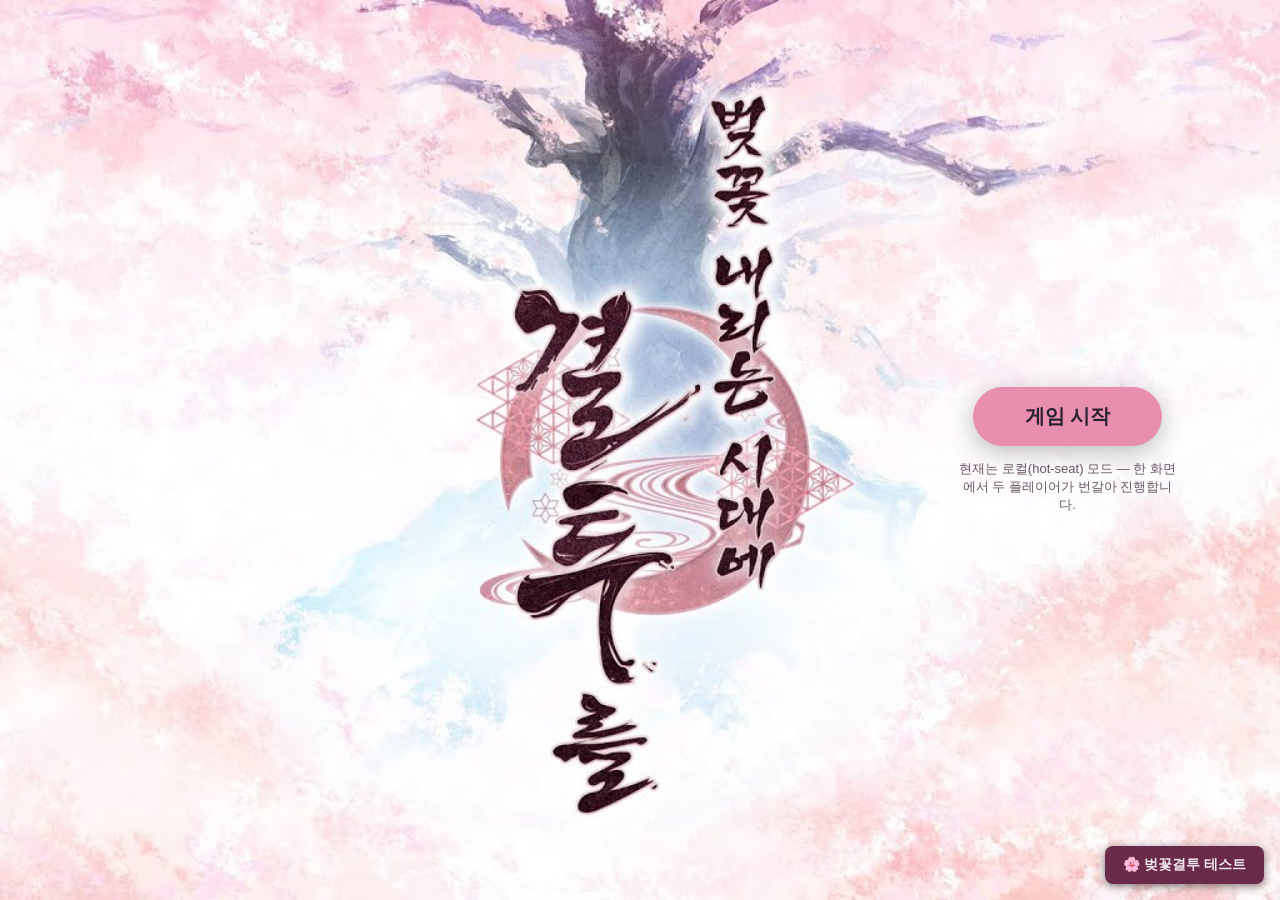
==== commit 6914d776: "index.html 수정" ====
--- a/index.html
+++ b/index.html
@@ -6,6 +6,7 @@
   <title>벚꽃 내리는 시대에 결투를</title>
   <link rel="icon" href="data:image/svg+xml,<svg xmlns=%22http://www.w3.org/2000/svg%22 viewBox=%220 0 100 100%22><text y=%22.9em%22 font-size=%2290%22>🌸</text></svg>">
   <link rel="stylesheet" href="css/style.css">
+  <link rel="stylesheet" href="css/beotkkot.css">
 </head>
 <script>
   window.onerror = function (message, source, lineno, colno, error) {
@@ -26,14 +27,18 @@
        실제 로직/데이터는 아래 js 파일들에 나눠져 있으니
        버그 수정이나 기능 추가 시 해당 파일만 열어서 고치면 됩니다.
        ============================================ -->
-  <!-- 1. 데이터 (여신, 카드) -->
+  <!-- 1. 데이터 (여신, 카드, 벚꽃결투 좌표 레이아웃) -->
   <script src="js/data/goddesses.js"></script>
+  <script src="js/data/cards.js"></script>
+  <script src="js/data/layoutBeotkkot.js"></script>
   <!-- 2. 게임 엔진 (상태, 규칙) -->
   <script src="js/engine/gameState.js"></script>
   <script src="js/engine/phases.js"></script>
   <!-- 3. UI (화면 렌더링) -->
   <script src="js/ui/render.js"></script>
+  <script src="js/ui/render_beotkkot.js"></script>
+  <script src="js/ui/beotkkot_test.js"></script>
   <!-- 4. 진입점 -->
   <script src="js/main.js"></script>
 </body>
-</html>
+</html>
--- a/css/style.css
+++ b/css/style.css
@@ -46,8 +46,7 @@
 button:hover { opacity: 0.85; }
 
 /* ============================================
-   홈 화면 (타이틀 이미지 배경 + 오른쪽 시작 버튼 + 벚꽃잎 이펙트)
-   파일: assets/ui/title-logo.png
+   홈 화면
    ============================================ */
 .home-screen {
   position: fixed;
@@ -128,24 +127,13 @@
 }
 
 @keyframes petal-fall {
-  0% {
-    transform: translateY(0) translateX(0) rotate(0deg);
-    opacity: 0;
-  }
-  8% {
-    opacity: 0.9;
-  }
-  100% {
-    transform: translateY(115vh) translateX(var(--drift, 40px)) rotate(var(--spin, 360deg));
-    opacity: 0.7;
-  }
+  0% { transform: translateY(0) translateX(0) rotate(0deg); opacity: 0; }
+  8% { opacity: 0.9; }
+  100% { transform: translateY(115vh) translateX(var(--drift, 40px)) rotate(var(--spin, 360deg)); opacity: 0.7; }
 }
 
 /* ============================================
-   쌍장요란 화면 (여신 선택)
-   배경/타이틀 이미지 파일 경로:
-   - assets/ui/ssangjang-bg.jpg   (배경 사진)
-   - assets/ui/ssangjang-title.png (쌍장요란 글자 이미지)
+   쌍장요란 화면
    ============================================ */
 .ssangjang-screen {
   position: fixed;
@@ -163,12 +151,20 @@
   z-index: 0;
 }
 
+.ssangjang-glow {
+  position: absolute;
+  inset: 0;
+  z-index: 2;
+  pointer-events: none;
+  transition: box-shadow 0.3s ease;
+}
+
 .ssangjang-white-overlay {
   position: absolute;
   inset: 0;
   z-index: 4;
   background: #ffffff;
-  animation: ssangjang-overlay-fade 3.0s ease forwards;
+  animation: ssangjang-overlay-fade 2.0s ease forwards;
 }
 
 .ssangjang-white-overlay.intro-done {
@@ -191,7 +187,7 @@
   height: 90px;
   transform: translate(-50%, -50%) scale(2.2);
   opacity: 0;
-  animation: ssangjang-title-move 4.2s ease forwards;
+  animation: ssangjang-title-move 2.2s ease forwards;
 }
 
 .ssangjang-title.intro-done {
@@ -203,27 +199,10 @@
 }
 
 @keyframes ssangjang-title-move {
-  0% {
-    top: 50%;
-    left: 50%;
-    transform: translate(-50%, -50%) scale(2.2);
-    opacity: 0;
-  }
-  5% {
-    opacity: 1;
-  }
-  81% {
-    top: 50%;
-    left: 50%;
-    transform: translate(-50%, -50%) scale(2.2);
-    opacity: 1;
-  }
-  100% {
-    top: 28px;
-    left: 28px;
-    transform: translate(0, 0) scale(0.55);
-    opacity: 1;
-  }
+  0% { top: 50%; left: 50%; transform: translate(-50%, -50%) scale(2.2); opacity: 0; }
+  5% { opacity: 1; }
+  81% { top: 50%; left: 50%; transform: translate(-50%, -50%) scale(2.2); opacity: 1; }
+  100% { top: 28px; left: 28px; transform: translate(0, 0) scale(0.55); opacity: 1; }
 }
 
 .ssangjang-hud {
@@ -234,6 +213,10 @@
   text-align: right;
   color: white;
   text-shadow: 0 2px 6px rgba(0, 0, 0, 0.5);
+  display: flex;
+  flex-direction: column;
+  align-items: flex-end;
+  gap: 8px;
 }
 
 .mikoto-label {
@@ -243,42 +226,107 @@
 
 .selection-count {
   font-size: 14px;
-  margin-top: 4px;
   color: #f0d5df;
 }
 
+/* ---- 현재 선택된 여신 2슬롯 표시 ---- */
+.selected-slots {
+  display: flex;
+  gap: 10px;
+  margin-top: 2px;
+}
+
+.selected-slot {
+  position: relative;
+  width: 64px;
+  height: 64px;
+  border-radius: 8px;
+  overflow: hidden;
+  display: flex;
+  align-items: center;
+  justify-content: center;
+  background: rgba(255, 255, 255, 0.06);
+}
+
+.selected-slot.empty {
+  border: 2px dashed rgba(255, 255, 255, 0.35);
+  color: rgba(255, 255, 255, 0.45);
+  font-size: 18px;
+  font-weight: bold;
+}
+
+.selected-slot.filled {
+  border: 2px solid var(--accent);
+  box-shadow: 0 0 14px rgba(232, 143, 176, 0.6);
+}
+
+.selected-slot.filled img {
+  width: 100%;
+  height: 100%;
+  object-fit: cover;
+  object-position: top;
+}
+
+.selected-slot.filled.emoji .selected-slot-emoji {
+  font-size: 28px;
+}
+
+.selected-slot-label {
+  position: absolute;
+  bottom: 0;
+  left: 0;
+  right: 0;
+  font-size: 9px;
+  text-align: center;
+  color: white;
+  background: rgba(0, 0, 0, 0.55);
+  padding: 2px 0;
+  white-space: nowrap;
+  overflow: hidden;
+  text-overflow: ellipsis;
+}
+
 /* ============================================
-   왼쪽 큰 미리보기 - 포커스된 여신을 항상 반영 (선택 여부 무관)
-   박스/테두리 없이 이미지만, 상단 약 60%만 보이도록 프레임 비율을 잡아둠
+   왼쪽 큰 미리보기
    ============================================ */
+.ssangjang-content {
+  position: absolute;
+  inset: 0;
+  z-index: 1;
+}
 .focus-preview {
   position: absolute;
-  left: 50px;
-  top: 50%;
-  transform: translateY(-50%);
-  z-index: 3;
-  width: 380px;
+  left: 60px;
+  top: 100px;
+  bottom: 90px;
+  width: 260px;
+  z-index: 1;
   display: flex;
   flex-direction: column;
   align-items: center;
+  justify-content: flex-end;
   gap: 12px;
   pointer-events: none;
 }
-
 .focus-preview-clip {
-  width: 100%;
-  aspect-ratio: 3 / 4;
-  overflow: hidden;
-}
-
+  flex: 1;
+  min-height: 0;
+  width: 100%;
+  display: flex;
+  align-items: flex-end;
+  justify-content: center;
+}
 .focus-preview-clip img {
-  width: 100%;
-  height: auto;
+  height: 100%;
+  width: auto;
   display: block;
-  object-position: top;
+  object-fit: contain;
+  object-position: center bottom;
 }
 
 .focus-preview-name {
+  width: 100%;
+  text-align: center;
   color: white;
   font-size: 26px;
   font-weight: 900;
@@ -286,107 +334,125 @@
 }
 
 /* ============================================
-   가로 한 줄 캐러셀 - 화살표로 포커스 이동, 손으로 드래그해서 스크롤 가능
+   선택 시 잠깐 나타났다 사라지는 이미지 플래시 효과 (텍스트 없음)
    ============================================ */
-.goddess-track-wrap {
-  position: absolute;
-  inset: 0;
-  z-index: 1;
-  display: flex;
-  align-items: flex-end;
-  overflow: hidden;
-  padding-bottom: 140px;
-  padding-left: 460px;
-  cursor: grab;
-  user-select: none;
-}
-
-.goddess-track-wrap.panning {
-  cursor: grabbing;
-}
-
-.goddess-track {
-  display: flex;
-  align-items: flex-end;
-  gap: 30px;
-  transition: transform 1.4s ease;
-  will-change: transform;
-  padding: 0 20px;
-}
-
-.goddess-track.no-transition {
-  transition: none;
-}
-
-.select-item {
-  display: flex;
-  flex-direction: column;
+.selection-flash {
+  position: fixed;
+  inset: 0;
+  display: flex;
   align-items: center;
+  justify-content: center;
+  pointer-events: none;
+  opacity: 0;
+  z-index: 50;
+}
+
+.selection-flash img {
+  max-width: 40vw;
+  max-height: 60vh;
+  object-fit: contain;
+  filter: drop-shadow(0 0 40px rgba(255, 255, 255, 0.8));
+}
+
+.selection-flash.active {
+  animation: selection-flash-anim 0.6s ease-out;
+}
+
+@keyframes selection-flash-anim {
+  0%   { opacity: 0; transform: scale(0.7); }
+  30%  { opacity: 1; transform: scale(1.05); }
+  60%  { opacity: 1; transform: scale(1); }
+  100% { opacity: 0; transform: scale(1); }
+}
+
+/* ============================================
+   격자 선택
+   ============================================ */
+.goddess-grid-wrap {
+  position: absolute;
+  top: 0;
+  right: 0;
+  bottom: 0;
+  left: 310px;
+  overflow-y: auto;
+  padding: 120px 30px 100px 120px;
+  z-index: 3;
+}
+
+.goddess-grid {
+  display: grid;
+  grid-template-columns: repeat(5, 1fr);
   gap: 10px;
-  flex-shrink: 0;
-}
-
-.select-card {
+  max-width: 900px;
+}
+
+.grid-box {
   position: relative;
-  width: 220px;
-  height: 320px;
-  background: rgba(20, 14, 24, 0.6);
-  border: 2px solid transparent;
-  border-radius: 10px;
+  aspect-ratio: 1 / 1;
+  background: rgba(255, 255, 255, 0.06);
+  border: 2px solid rgba(255, 255, 255, 0.15);
+  border-radius: 6px;
   overflow: hidden;
   cursor: pointer;
-  transition: border-color 1.4s ease, background 1.4s ease;
-}
-
-.select-card.focused {
+  transition: border-color 0.15s ease, background 0.15s ease;
+}
+
+.grid-box.focused {
   border-color: var(--accent);
-  background: rgba(232, 143, 176, 0.18);
+  background: rgba(232, 143, 176, 0.25);
   z-index: 2;
 }
 
-.select-card.selected {
-  box-shadow: 0 0 0 4px #ffffff;
-}
-
-.select-card.selected .select-mark {
+.grid-box.selected {
+  box-shadow: 0 0 0 3px #ffffff;
+}
+
+.grid-box.selected .grid-box-mark {
   background: var(--accent);
   border-color: var(--accent);
 }
 
-.select-mark {
-  position: absolute;
-  top: 8px;
-  left: 8px;
-  z-index: 1;
-  width: 14px;
-  height: 14px;
+.grid-box-mark {
+  position: absolute;
+  top: 4px;
+  left: 4px;
+  z-index: 2;
+  width: 10px;
+  height: 10px;
   border: 2px solid #ffffffaa;
-  border-radius: 3px;
+  border-radius: 2px;
   background: transparent;
 }
 
-.select-card-image {
-  position: absolute;
-  inset: 0;
+.grid-box-image {
   width: 100%;
   height: 100%;
-  object-fit: contain;
-}
-
-.select-thumb {
-  position: absolute;
-  inset: 0;
+  object-fit: cover;
+  object-position: top;
+}
+
+.grid-box-thumb {
+  width: 100%;
+  height: 100%;
   display: flex;
   align-items: center;
   justify-content: center;
-  font-size: 60px;
-}
-
-.select-name {
+  font-size: 32px;
+}
+
+.grid-box-name {
+  position: absolute;
+  bottom: 0;
+  left: 0;
+  right: 0;
+  font-size: 9px;
+  text-align: center;
   color: white;
-  font-size: 15px;
-  font-weight: bold;
-  text-shadow: 0 2px 4px rgba(0, 0, 0, 0.7);
+  background: rgba(0, 0, 0, 0.6);
+  padding: 2px 0;
+  white-space: nowrap;
+  overflow: hidden;
+  text-overflow: ellipsis;
 }
 
 .next-btn {
@@ -408,4 +474,77 @@
   background: #5a4d55;
   color: #9a8ba0;
   cursor: not-allowed;
-}+}
+
+.home-btn {
+  position: absolute;
+  bottom: 28px;
+  left: 32px;
+  z-index: 6;
+  padding: 12px 28px;
+  border-radius: 999px;
+  border: none;
+  background: rgba(255, 255, 255, 0.15);
+  color: white;
+  font-weight: bold;
+  font-size: 14px;
+  cursor: pointer;
+  backdrop-filter: blur(4px);
+}
+
+.home-btn:hover {
+  background: rgba(255, 255, 255, 0.28);
+}
+
+/* ============================================
+   안전구축 화면
+   ============================================ */
+.anjeon-screen {
+  display: flex;
+  flex-direction: column;
+  gap: 14px;
+  padding-bottom: 40px;
+}
+.anjeon-header {
+  background: var(--panel);
+  padding: 16px 20px;
+  border-radius: 12px;
+  display: flex;
+  flex-direction: column;
+  gap: 6px;
+}
+.anjeon-title { font-size: 18px; font-weight: bold; color: var(--accent); }
+.anjeon-goddess-names { font-size: 14px; }
+.anjeon-counters { display: flex; gap: 10px; margin-top: 4px; }
+.anjeon-counter {
+  font-size: 13px;
+  padding: 4px 12px;
+  border-radius: 999px;
+  background: rgba(255, 255, 255, 0.08);
+}
+.anjeon-counter.done { background: var(--accent); color: #2a2130; font-weight: bold; }
+.anjeon-section-title { font-size: 15px; font-weight: bold; color: var(--accent); margin-top: 6px; }
+.anjeon-grid {
+  display: grid;
+  grid-template-columns: repeat(auto-fill, minmax(120px, 1fr));
+  gap: 10px;
+}
+.anjeon-card {
+  background: var(--panel);
+  border: 2px solid rgba(255, 255, 255, 0.12);
+  border-radius: 10px;
+  overflow: hidden;
+  cursor: pointer;
+  transition: border-color .15s, transform .1s;
+}
+.anjeon-card:hover { border-color: var(--accent); transform: translateY(-2px); }
+.anjeon-card.selected { border-color: var(--accent); box-shadow: 0 0 0 2px var(--accent); }
+.anjeon-card.disabled { opacity: 0.35; cursor: not-allowed; }
+.anjeon-card.disabled:hover { transform: none; border-color: rgba(255, 255, 255, 0.12); }
+.anjeon-card-image { width: 100%; aspect-ratio: 3 / 4; object-fit: cover; display: block; }
+.anjeon-card-noimg {
+  width: 100%; aspect-ratio: 3 / 4;
+  display: flex; align-items: center; justify-content: center;
+  font-size: 11px; color: #b8a7b3; text-align: center; padding: 8px;
+}
+.anjeon-card-name { font-size: 12px; text-align: center; padding: 6px 4px; }
--- a/css/beotkkot.css
+++ b/css/beotkkot.css
@@ -0,0 +1,164 @@
+/* ============================================
+   벚꽃결투 화면 - 좌표 레이아웃(BEOTKKOT_LAYOUT) 기반
+   1696x943 비율 고정 스테이지, 모든 zone은 %-absolute 배치.
+   ============================================ */
+
+:root {
+  --extra: #7fd8c9;
+}
+
+.beotkkot-wrap {
+  position: fixed;
+  inset: 0;
+  display: flex;
+  align-items: center;
+  justify-content: center;
+  background: var(--bg);
+  padding: 12px;
+}
+
+.bk-stage {
+  position: relative;
+  width: 100%;
+  max-width: 1500px;
+  aspect-ratio: 1696 / 943;
+  background: var(--panel);
+  border-radius: 10px;
+  overflow: hidden;
+}
+
+.bk-zone {
+  position: absolute;
+  box-sizing: border-box;
+  display: flex;
+  flex-direction: column;
+  align-items: center;
+  justify-content: center;
+  text-align: center;
+  overflow: hidden;
+  color: var(--text);
+  font-size: clamp(7px, 0.8vw, 12px);
+  border-radius: 5px;
+}
+
+.bk-zone-container { background: transparent; border: none; }
+
+.bk-zone:not(.bk-zone-container) {
+  background: rgba(255, 255, 255, 0.03);
+  border: 1px dashed rgba(255, 255, 255, 0.12);
+}
+
+[data-zone="추가판_me"], [data-zone="추가판_you"] {
+  align-items: flex-start;
+  justify-content: flex-start;
+  padding: 8px 10px;
+  gap: 4px;
+  border: 1px dashed var(--extra) !important;
+  background: rgba(127, 216, 201, 0.06) !important;
+}
+.extra-line { font-size: clamp(8px, 0.85vw, 12px); text-align: left; }
+.extra-goddess {
+  color: var(--extra);
+  background: rgba(127, 216, 201, 0.15);
+  border-radius: 999px;
+  padding: 0 6px;
+  margin-right: 4px;
+}
+.extra-empty { opacity: 0.4; font-size: clamp(8px, 0.85vw, 11px); }
+
+.stat-label { color: var(--accent); font-weight: bold; font-size: clamp(7px, 0.75vw, 11px); }
+.stat-dots { letter-spacing: 1px; }
+.stat-num { font-size: clamp(8px, 0.9vw, 13px); font-weight: bold; }
+
+[data-zone="간격"] { flex-direction: column; gap: 2px; }
+.interval-track { display: flex; flex-direction: column; gap: 2px; flex: 1; justify-content: center; }
+.interval-dot {
+  width: clamp(6px, 0.9vw, 12px);
+  height: clamp(6px, 0.9vw, 12px);
+  border-radius: 50%;
+  border: 1px solid var(--accent);
+  background: transparent;
+}
+.interval-dot.filled { background: var(--accent); }
+.interval-num { font-size: clamp(8px, 0.9vw, 12px); font-weight: bold; margin-top: 4px; }
+
+.slot-empty {
+  width: 80%;
+  height: 80%;
+  border-radius: 4px;
+  border: 1px dashed rgba(255, 255, 255, 0.15);
+}
+.card-img {
+  width: 90%;
+  height: 90%;
+  object-fit: cover;
+  border-radius: 4px;
+  box-shadow: 0 1px 4px rgba(0, 0, 0, 0.5);
+}
+.card-face {
+  width: 90%;
+  height: 90%;
+  border-radius: 4px;
+  background: #3a2f3c;
+  display: flex;
+  align-items: center;
+  justify-content: center;
+  padding: 2px;
+  font-size: clamp(6px, 0.7vw, 10px);
+}
+.card-face.clickable { cursor: pointer; }
+.card-face.clickable:hover { outline: 1px solid var(--accent); }
+.card-face.disabled { opacity: 0.55; cursor: not-allowed; }
+
+.deck-stack { position: relative; width: 70%; aspect-ratio: 34/48; }
+.deck-stack .stack-img {
+  position: absolute;
+  width: 100%;
+  height: 100%;
+  border-radius: 4px;
+  box-shadow: 0 1px 4px rgba(0, 0, 0, 0.5);
+}
+.deck-stack .stack-img:nth-child(2) { top: -3%; left: 4%; }
+.deck-stack .stack-img:nth-child(3) { top: -6%; left: 8%; }
+
+/* 가로 방향 더미(덮음패 등): 룰상 카드가 뒷면 "가로 방향"으로 놓임(6-2-2-2, 7-1-8).
+   덮음패 zone의 실제 화면 비율(=1.4955, BEOTKKOT_LAYOUT 좌표값 기준 고정값 -
+   스테이지가 1696:943 비율로 잠겨 있어 화면 크기와 무관하게 항상 동일)에
+   맞춰, wrapper는 그 비율의 박스로 두고 안쪽 카드 이미지를 90도 돌려 채운다. */
+.deck-stack-h {
+  aspect-ratio: 1.4955;
+  width: 78%;
+}
+.deck-stack-h .stack-img {
+  width: 67%;   /* wrapper 너비 기준: 100% / 1.4955 */
+  height: auto;
+  aspect-ratio: 512 / 719; /* 카드 뒷면 원본 세로 비율 -> 돌리기 전 폭 기준 높이 자동 계산 */
+  top: 50%;
+  left: 50%;
+  transform: translate(-50%, -50%) rotate(90deg);
+}
+.deck-stack-h .stack-img:nth-child(2) { transform: translate(-50%, -50%) rotate(90deg) translateY(-6%); }
+.deck-stack-h .stack-img:nth-child(3) { transform: translate(-50%, -50%) rotate(90deg) translateY(-12%); }
+.deck-count { font-size: clamp(7px, 0.8vw, 11px); margin-top: 2px; }
+.zone-caption { font-size: clamp(6px, 0.65vw, 9px); color: rgba(240, 230, 236, 0.55); }
+
+.zone-btn {
+  background: rgba(232, 143, 176, 0.18);
+  color: var(--text);
+  border: 1px solid var(--accent);
+  border-radius: 6px;
+  font-size: clamp(6px, 0.7vw, 10px);
+  padding: 4px 2px;
+  cursor: pointer;
+  line-height: 1.3;
+}
+.zone-btn:hover { background: rgba(232, 143, 176, 0.32); }
+
+.focus-token { width: 40%; object-fit: contain; }
+.focus-num { font-size: clamp(8px, 0.9vw, 12px); font-weight: bold; margin-top: 2px; }
+.withered-tag { font-size: clamp(6px, 0.65vw, 9px); color: #9fd6ff; margin-top: 2px; }
+
+.profile-active-label { font-size: clamp(6px, 0.65vw, 9px); color: var(--accent); }
+.profile-active-name { font-size: clamp(8px, 0.9vw, 12px); font-weight: bold; }
+
+.reserved-tag { opacity: 0.25; font-size: clamp(7px, 0.75vw, 10px); }
